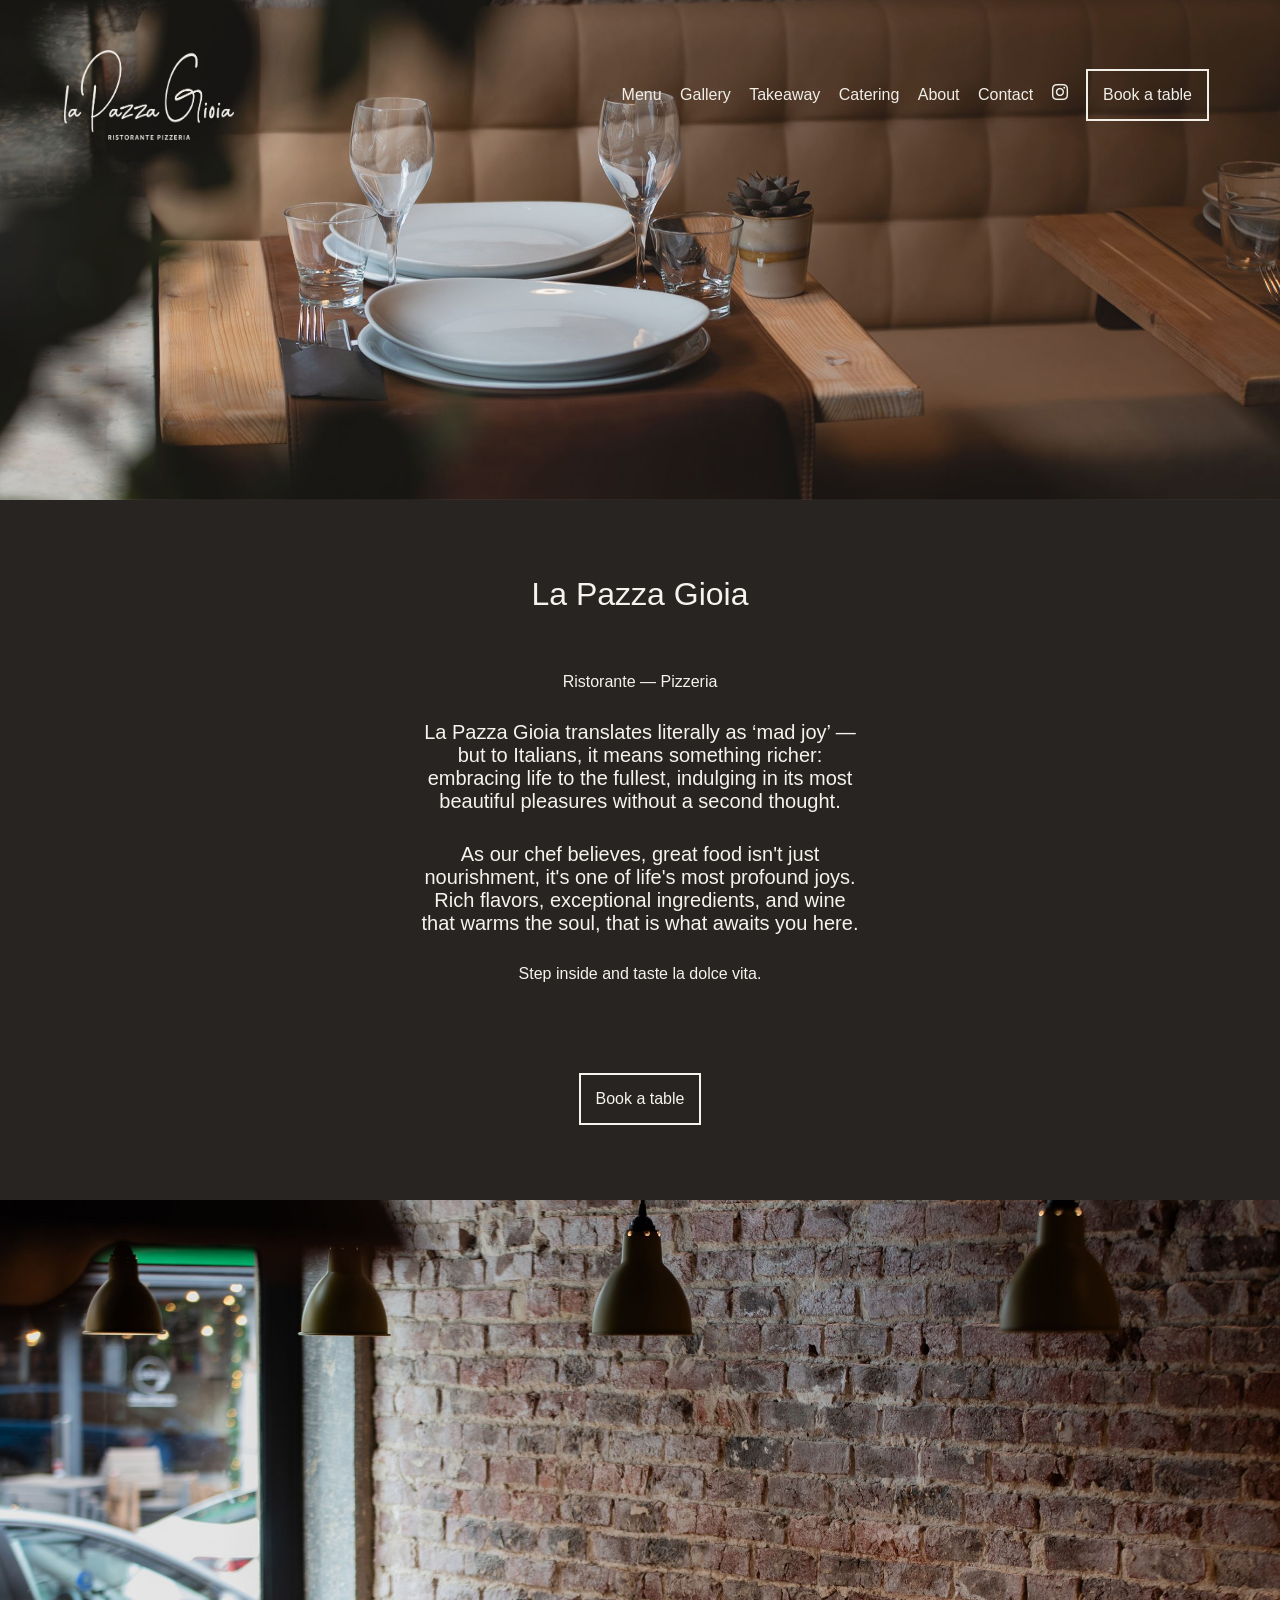
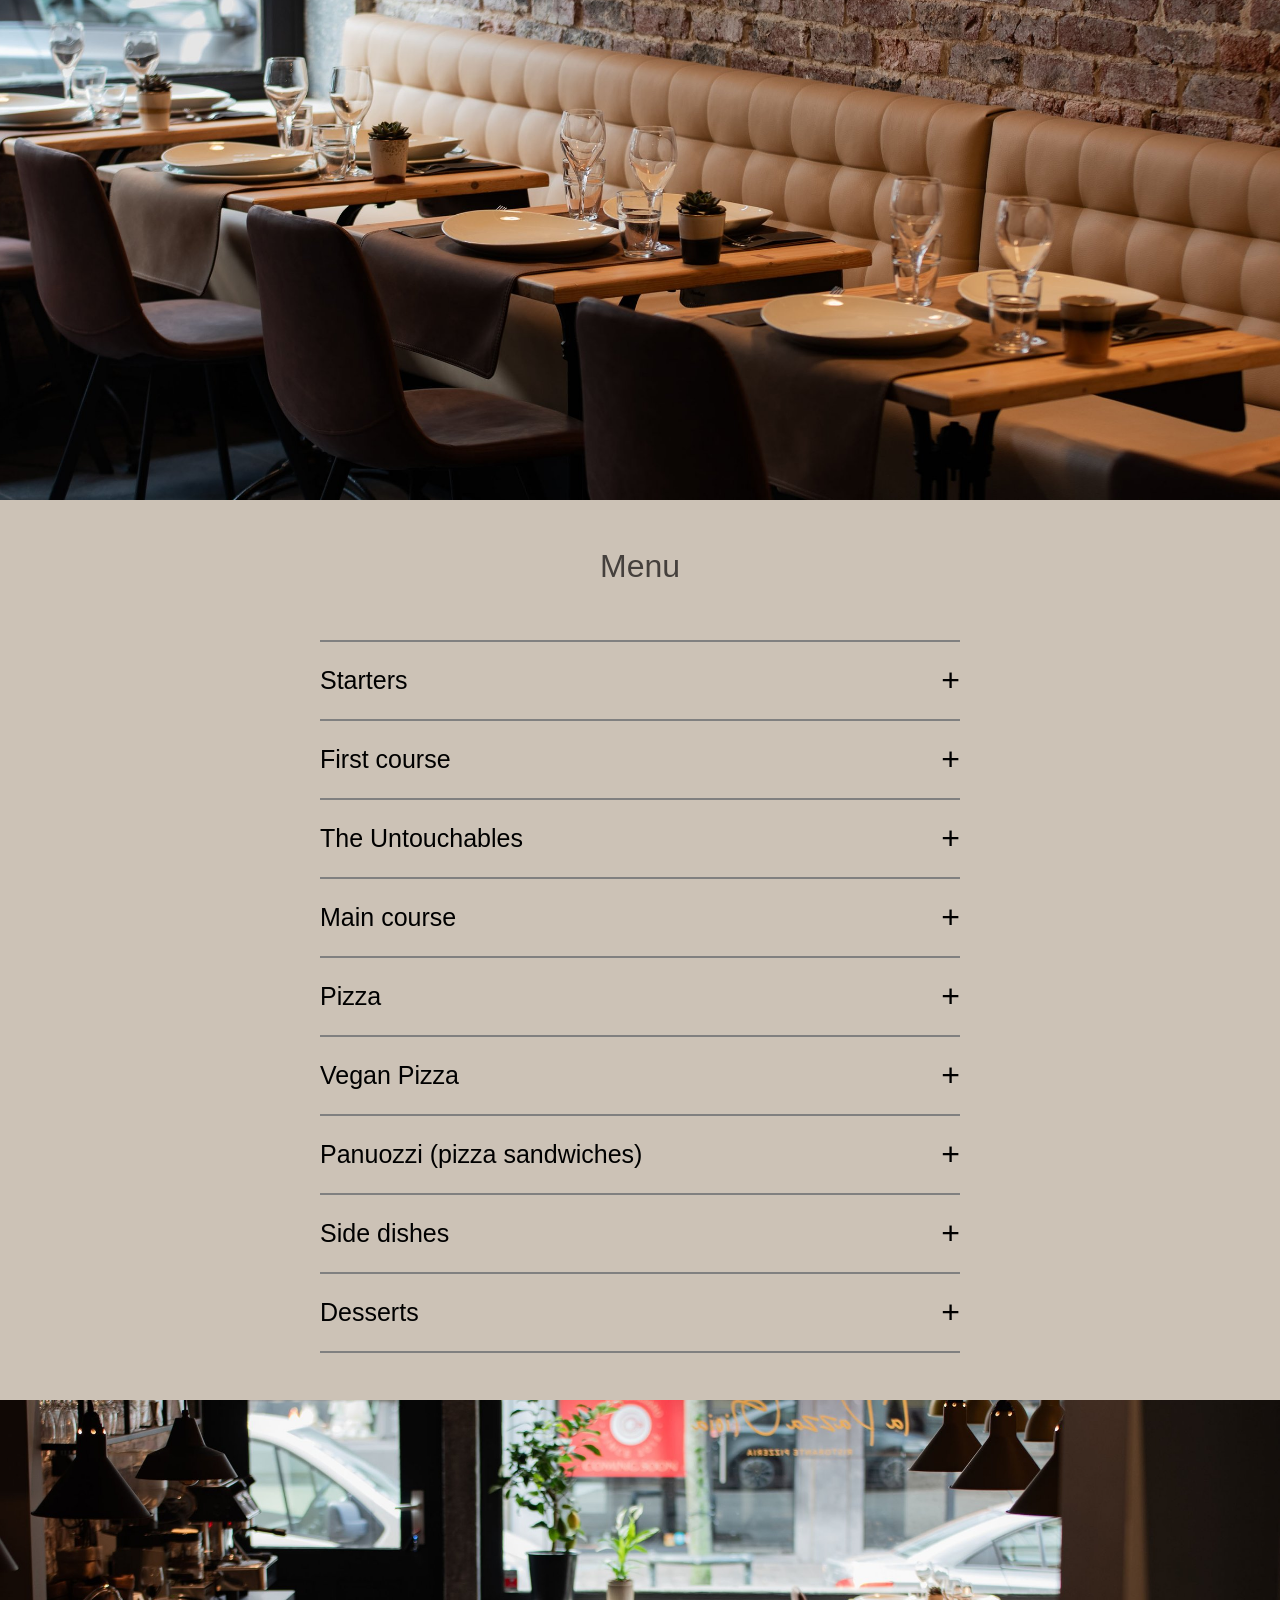
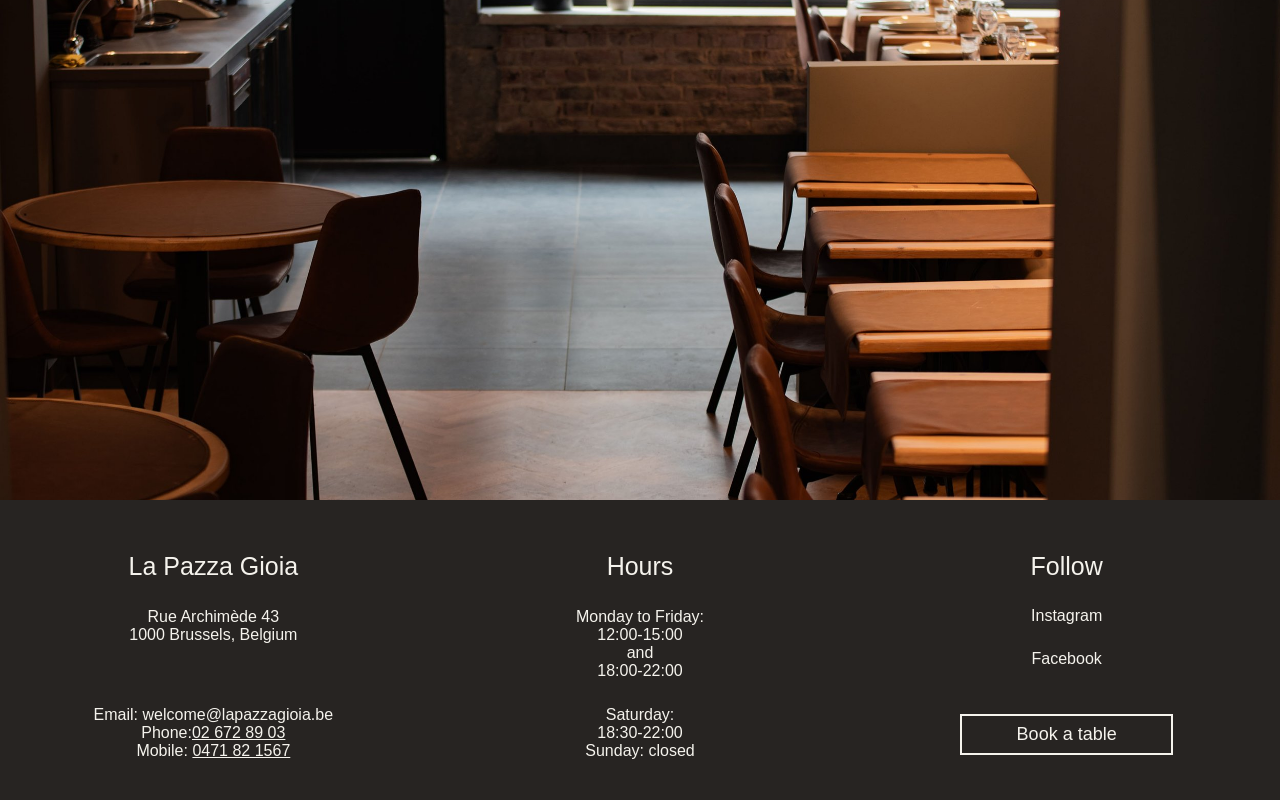
==== index.html @ 3ea09882 "Add files via upload" ====
<!DOCTYPE html>
<html lang="en">
<head>
    <meta charset="UTF-8">
    <meta name="viewport" content="width=device-width, initial-scale=1.0">
    <title>La Pazza Gioia</title>
    <link rel="stylesheet" href="css/styles.css">
    <link rel="stylesheet"
href="https://cdn.jsdelivr.net/npm/bootstrap-icons@1.13.1/font/bootstrap-icons.min.css">
</head>
<body>
    <header id="header-index">
        <nav>
            <img src="img/LaPazzaGioia-Logo.png" alt="La Pazza Gioia logo" id="logo">
            <ul>
                <li><a href="menu.html">Menu</a></li>
                <li><a href="gallery.html">Gallery</a></li>
                <li><a href="takeaway.html">Takeaway</a></li>
                <li><a href="catering.html">Catering</a></li>
                <li><a href="about.html">About</a></li>
                <li><a href="contact.html">Contact</a></li>
                <li><a href="https://www.instagram.com/lapazzagioia_bruxelles/" target="_blank"><span class="instagram">&#xF437;</span></a></li>
                <li><button>Book a table</button></li>
            </ul>
            <details class="burger-menu">
                <summary aria-labels="Ouvrir le menu"></summary>
                <ul>
                    <li><a href="menu.html">Menu</a></li>
                    <li><a href="gallery.html">Gallery</a></li>
                    <li><a href="takeaway.html">Takeaway</a></li>
                    <li><a href="catering.html">Catering</a></li>
                    <li><a href="about.html">About</a></li>
                    <li><a href="contact.html">Contact</a></li>
                </ul>
            </details>
        </nav>
    </header>
    
    <main>
        <div id="description">
            <button id="book-small-screen">Book a table</button>
            <h1>La Pazza Gioia</h1>
            <div id="description-container">
                <p>Ristorante — Pizzeria</p>
                <p class="paragraph">La Pazza Gioia translates literally as ‘mad joy’ — but to Italians, it means something richer: embracing life to the fullest, indulging in its most beautiful pleasures without a second thought.</p>
                <p class="paragraph">As our chef believes, great food isn't just nourishment, it's one of life's most profound joys. Rich flavors, exceptional ingredients, and wine that warms the soul, that is what awaits you here.</p>
                <p>Step inside and taste la dolce vita.</p>
            </div>
            <button id="book-large-screen">Book a table</button>
        </div>

        <div id="salle">
        </div>
        
        <div id="menu">
            <div id="menu-container">
                <h1>Menu</h1>
                <details>
                    <summary>Starters</summary>
                    <h3>Antipasto Misto Italiano</h3>
                    <ul>
                        <li>A selection of Italian cured meats and cheeses, grilled vegetables and Taggiasca olives.</li>
                        <li>Salumi e formaggi italiani selezionati, verdure grigliate e olive taggiasche.</li>
                        <li>Sélection de charcuteries et fromages italiens, légumes grillés et olives taggiasche.</li>
                    </ul>
                </details>
                <details>
                    <summary>First course</summary>
                    <h3>Spaghetti crema di peperoni rossi arrosto, gamberi e limone</h3>
                    <ul>
                        <li>Spaghetti with a cream sauce made from roasted red peppers, prawn bisque and a hint of lemon.</li>
                        <li>Spaghetti alla crema di peperoni rossi arrosto, bisque di gamberi e profumo di limone.</li>
                        <li>Spaghetti à la crème de poivrons rouges rôtis, bisque de crevettes et touche de citron.</li>
                    </ul>
                </details>
                <details>
                    <summary>The Untouchables</summary>
                    <h3>Lasagna Bolognese</h3>
                    <ul>
                        <li>Fresh pasta sheets, Bolognese sauce, béchamel sauce, 24-month-aged Parmigiano Reggiano and fior di latte.</li>
                        <li>Sfoglie di pasta all’uovo, ragù alla bolognese, besciamella, Parmigiano Reggiano 24 mesi e fior di latte.</li>
                        <li>Feuilles de pâte aux œufs, ragù à la bolognaise, béchamel, Parmigiano Reggiano 24 mois et mozzarella fior di latte.</li>
                    </ul>
                </details>
                <details>
                    <summary>Main course</summary>
                    <h3>Filetto di merluzzo arrosto, salsa di peperoni rossi, olive, olio al prezzemolo</h3>
                    <ul>
                        <li>Roasted cod fillet with a sauce of red peppers, olives and parsley oil.</li>
                        <li>Filetto di merluzzo arrosto, salsa di peperoni rossi, olive e olio al prezzemolo.</li>
                        <li>Filet de cabillaud rôti, sauce aux poivrons rouges, olives et huile au persil.</li>
                    </ul>
                </details>
                <details>
                    <summary>Pizza</summary>
                    <h3>Margherita</h3>
                    <ul>
                        <li>Tomato, mozzarella, Parmesan, basil.</li>
                        <li>Pomodoro, fior di latte, parmigiano, basilico.</li>
                        <li>Tomate, mozzarella fior di latte, parmesan, basilic.</li>
                    </ul>
                </details>
                <details>
                    <summary>Vegan Pizza</summary>
                    <h3>(Vegan) Picasso</h3>
                    <ul>
                        <li>Cream of red peppers, grilled courgettes, Taggiasca olives, white onions, sun-dried tomatoes, toasted almonds.</li>
                        <li>Crema di peperoni rossi, zucchine grigliate, olive taggiasche, cipolle bianche, pomodori secchi, mandorle tostate.</li>
                        <li>Crème de poivrons rouges, courgettes grillées, olives taggiasche, oignons blancs, tomates séchées, amandes grillées.</li>
                    </ul>
                </details>
                <details>
                    <summary>Panuozzi (pizza sandwiches)</summary>
                    <h3>Crudo</h3>
                    <ul>
                        <li>Fior di latte, prosciutto, rocket, shavings of Parmigiano, pine nuts.</li>
                        <li>Fior di latte, prosciutto crudo, rucola, scaglie di Parmigiano, pinoli.</li>
                        <li>Mozzarella fior di latte, jambon de Parme, roquette, flocons de parmesan, pignons de pin.</li>
                    </ul>
                </details>
                <details>
                    <summary>Side dishes</summary>
                    <h3>(Vegetarian) Insalata mista</h3>
                    <ul>
                        <li>Semi-dried cherry tomatoes, shavings of Parmigiano, croutons.</li>
                        <li>Pomodorino semi-dry, scaglie di Parmigiano, crostini di pane.</li>
                        <li>Salade mixte, tomates semi-séchées, copeaux de parmesan, croûtons.</li>
                    </ul>
                </details>
                <details>
                    <summary>Desserts</summary>
                    <h3>Tiramisù</h3>
                    <ul>
                        <li>Mascarpone cream, ladyfingers soaked in coffee.</li>
                        <li>Crema al mascarpone, savoiardi imbevuti di caffè.</li>
                        <li>Crème au mascarpone, biscuits savoiardi imbibés de café.</li>
                    </ul>
                </details>

            </div>
        </div>
        
        <div id="entree">
        </div>
    </main>

    <footer>
        <div class="footer-card">
            <h1 style="align-content: center;">La Pazza Gioia</h1>
            <div id="footer-adress">
                <p>Rue Archimède 43</p>
                <p>1000 Brussels, Belgium</p>
            </div>
            <div id="footer-coordonnees" style="align-content: center;">
                <p><a href="mailto:welcome@lapazzagioia.be">Email: welcome@lapazzagioia.be</a></p>
                <p>Phone:<span style="text-decoration: underline;">02 672 89 03</span></p>
                <p>Mobile: <span style="text-decoration: underline;">0471 82 1567</span></p>
            </div>
        </div>
        <div class="footer-card">
            <h1 style="align-content: center;">Hours</h1>
            <div id="m-to-f">
                <p>Monday to Friday:</p>
                <p>12:00-15:00</p>
                <p>and</p>
                <p>18:00-22:00</p>
            </div>
            <div id="s-and-d" style="align-content: center;">
                <p>Saturday:</p>
                <p>18:30-22:00</p>
                <p>Sunday: closed</p>
            </div>
        </div>
        <div class="footer-card">
            <h1 style="align-content: center;">Follow</h1>
            <div id="social-networks">
                <p><a href="https://www.instagram.com/lapazzagioia_bruxelles/" target="_blank">Instagram</a></p>
                <p><a href="https://www.facebook.com/lapazzagioiabrussels" target="_blank">Facebook</a></p>
            </div>
            <div style="align-content: center;">
                <button>Book a table</button>
            </div>
        </div>
    </footer>

</body>
</html>
---- css/styles.css ----
* {
    margin: 0;
    padding: 0;
    font-family: 'Inter', sans-serif;
    font-weight: 300;
}

/****** Structure *****/

/* Body & Header */

body {
    background-color: rgb(204, 194, 182);
}

header {
    height: 200px;
    display: flex;
    justify-content: center;
}

#logo {
    height: 90px;
    width: 170px;
}

nav {
    display: flex;
    justify-content: space-between;
    align-items: center;
    width: 90%;
    position: fixed;
    margin-top: 50px;
}

nav ul {
    list-style: none;
}

nav ul li {
    color: rgb(245, 243, 237);
    display: inline-block;
    font-size: 16px;
    padding: 7px;
}

nav ul li:hover {
    cursor: pointer;
}

.instagram {
    font-family: "bootstrap-icons";
}

a {
    text-decoration: none;
    color: rgb(245, 243, 237);
    cursor: pointer;
}

.burger-menu {
    display: none;
}

button {
    border: 2px solid rgb(245, 243, 237);
    font-size: 16px;
    padding: 15px;
    background-color: transparent;
    color: rgb(245, 243, 237);
}

button:hover {
    background-color: rgb(245, 243, 237);
    color: black;
    cursor: pointer;
}

/* Footer */

footer {
    background-color: rgb(39, 36, 34);
    color: rgb(245, 243, 237);
    min-height: 300px;
    box-sizing: border-box;
    align-items: center;
    text-align: center;
    display: grid;
    grid-template-columns: repeat(3, 1fr);
}

.footer-card {
    display: grid;
    height: 250px;
    grid-template-rows: repeat(3, 1fr);
}

footer h1 {
    font-size: 25px;
    margin-bottom: 0;
}

#social-networks p{
    margin-bottom: 25px;
}

footer button {
    border: 2px solid rgb(245, 243, 237);;
    color: rgb(245, 243, 237);
    font-size: 18px;
    padding: 5px;
    background-color: transparent;
    width: 50%;
    height: 50%;
    margin: 0 auto;
}

/****** Index *****/

#header-index {
    background-image: url('../img/LaPazzaGioia_11.jpg');
    background-size: cover;
    background-position: center;
    background-repeat: no-repeat;
    height: 500px;
    display: flex;
    justify-content: center;
    opacity: 0.9;
}

#description {
    min-height: 700px;
    box-sizing: border-box;
    display: flex;
    flex-direction: column;
    align-items: center;
    justify-content: center;
    background-color: rgb(39, 36, 34);
    color: rgb(245, 243, 237);
    text-align: center;
}

#description-container {
    margin-top: 60px;
    margin-bottom: 60px;
}

#description-container p {
    margin-bottom: 30px;
}

.paragraph {
    font-size: 20px;
    width: 35%;
    margin: 0 auto;
}

#book-small-screen {
    display: none;
}

#salle {
    background-image: url('../img/LaPazzaGioia_14.jpg');
    background-size: cover;
    background-position: center;
    background-repeat: no-repeat;
    height: 900px;
}

#entree {
    background-image: url('../img/LaPazzaGioia_15.jpg');
    background-size: cover;
    background-position: center;
    background-repeat: no-repeat;
    height: 700px;
}

#menu {
    min-height: 900px;
    background-color: rgb(204, 194, 182);
    display: flex;
    align-items: center;
    justify-content: center;
    box-sizing: border-box;
}

#menu-container {
    width: 50%;
    margin: 0 auto;
}

#menu-container h1 {
    color: rgb(69, 64, 61);
    font-weight: 400;
    font-style: normal;
    border-bottom: 2px solid grey;
    text-align: center;
    padding-bottom: 55px;
}

.span-menu {
    color: rgb(69, 64, 61); 
    font-size: 40px;
}

summary {
    list-style: none;
    cursor: pointer;
    display: flex;
    justify-content: space-between;
    align-items: center;
    font-size: 25px;
    border-bottom: 2px solid grey;
    padding-bottom: 20px;
    padding-top: 20px;
}

summary::-webkit-details-marker {
    display: none;
}

summary::after {
    content: '+';
    font-size: 32px;
}

details[open] summary {
    border: none;
}

details[open] summary::after {
    content: "−";
}

details h3 {
    margin-left: 30px;
    margin-bottom: 20px;
    font-weight: bold;
}

details ul {
    margin-left: 50px;
}

details ul li {
    margin-bottom: 10px;
}

/****** Gallery *****/

#main-gallery {
    width: 85%;
    margin: 0 auto;
}

.img-gallery {
    height: 100%;
    width: 100%;
    object-fit: cover;
}

#main-gallery-container {
    display: grid;
    grid-template-columns: repeat(2, 1fr);
    gap: 40px;
    margin-bottom: 50px;
}

/****** Contact *****/

#main-contact {
    display: flex;
    flex-direction: column;
    justify-content: center;
}

#contact-coordonnees {
    display: grid;
    text-align: center;
    gap: 15px;
    min-height: 600px;
    box-sizing: border-box;
    margin-bottom: 50px;
}

#contact-button {
    width: 15%;
    margin: 0 auto;
    margin-top: 20px;
    border: 2px solid black;
    color: black;
    font-size: 18px;
    padding: 5px;
    background-color: transparent;
}

#contact-button:hover {
    color: white;
    background-color: black;
}

#vitrine {
    background-image: url('../img/LaPazzaGioia_21.jpg');
    background-size: cover;
    background-position: center;
    background-repeat: no-repeat;
    height: 500px;
}

#contact-horaires {
    display: grid;
    gap: 20px;
}

/****** Catering *****/

#catering-container {
    display: grid;
    text-align: center;
    width: 85%;
    margin: 0 auto;
}

#catering-service {
    margin-bottom: 50px;
    display: grid;
    min-height: 400px;
    width: 60%;
    margin: 0 auto;
    margin-bottom: 20px;
    box-sizing: border-box;
}

#catering-img {
    display: grid;
    grid-template-columns: repeat(2, 1fr);
    gap: 30px;
}

.img-catering {
    height: 90%;
    width: 100%;
    object-fit: cover;
}

/****** Takeaway *****/

#takeaway-container {
    display: grid;
    width: 85%;
    margin: 0 auto;
}

#takeaway-delivery {
    margin-bottom: 50px;
    display: grid;
    gap: 30px;
    min-height: 1000px;
    box-sizing: border-box;
    width: 60%;
    margin: 0 auto;
    margin-bottom: 30px;
    text-align: center;
}

#takeaway-delivery ul {
    list-style: none;
}

#offer, #reservation {
    display: grid;
}

#offer {
    margin-bottom: 20px;
}

#offer ul li {
    margin-bottom: 5px;
}

.platform-img {
    height: 60px;
    width: 60px;
}

#takeaway-img {
    display: grid;
    grid-template-columns: repeat(2, 1fr);
    gap: 30px;
}

.img-takeaway {
    display: block;
    height: auto;
    width: 100%;
    object-fit: cover;
    margin-bottom: 20px;
}

/****** About *****/

#about-main {
    height: 100%;
}

.card {
    display: grid;
    grid-template-columns: repeat(2, 1fr);
    height: 100%;
}

.about-img {
    height: 700px;
    width: 100%;
    object-fit: cover;
}

.about-description {
    display: grid;
    gap: 30px;
    align-content: center;
    width: 70%;
    margin: 0 auto;
}

.about-description p {
    text-align: justify;
}

.about-description-article {
    display: grid;
    gap: 10px;
    margin-bottom: 20px;
}

/****** Menu *****/

#menu-layout {
    min-height: 900px;
    display: flex;
    justify-content: center;
    box-sizing: border-box;
    margin-bottom: 40px;
}

#table {
    background-image: url('../img/LaPazzaGioia_22.jpg');
    background-size: cover;
    background-position: center;
    background-repeat: no-repeat;
    height: 500px;
}

/****** Media Queries *****/

@media (max-width: 800px) {
    nav > ul {
        display: none;
    }
    .burger-menu {
        display: block;
        position: relative;
    }
    .burger-menu summary {
        list-style: none;
        cursor: pointer;
        font-size: 30px;
        color: white;
        border-bottom: none;
    }
    .burger-menu summary::after {
        content: "☰";
    }
    .burger-menu[open] summary::after {
        content: "x";
    }
    .burger-menu ul {
        position: absolute;
        top: 100%;
        right: 0;
        width: 180px;
        padding: 15px;
        background-color: rgb(39, 36, 34);
        list-style: none;
    }
    .burger-menu li {
        display: block;
        padding: 10px;
    }
    .paragraph {
        width: 90%;
    }
    #book-small-screen {
        display: flex;
        border: 2px solid rgb(245, 243, 237);
        font-size: 20px;
        padding: 20px;
        background-color: transparent;
        color: rgb(245, 243, 237);
        margin-bottom: 60px;
        margin-top: 40px;
    }
    #book-small-screen:hover {
        border : none;
        background-color: white;
        color:rgb(39, 36, 34);
    }
    #book-large-screen {
        display: none;
    }
    #menu-container {
        width: 90%;
    }
    footer button {
        width: 70%;
    }
    #contact-button {
        width: 30%;
    }
    #main-gallery-container, #takeaway-img, .card, #catering-img, footer {
        grid-template-columns: 1fr;
    }
    #catering-img img {
        height: 600px;
    }
    #takeaway-img {
        gap: 15px;
    }
    #offer, #reservation {
        gap: 20px;
    }
    .card {
        gap: 30px;
    }
    .about-description {
        margin-bottom: 30px;
    }
    .about-description-article {
        display: grid;
        gap: 15px;
        margin-bottom: 0;
    }
}
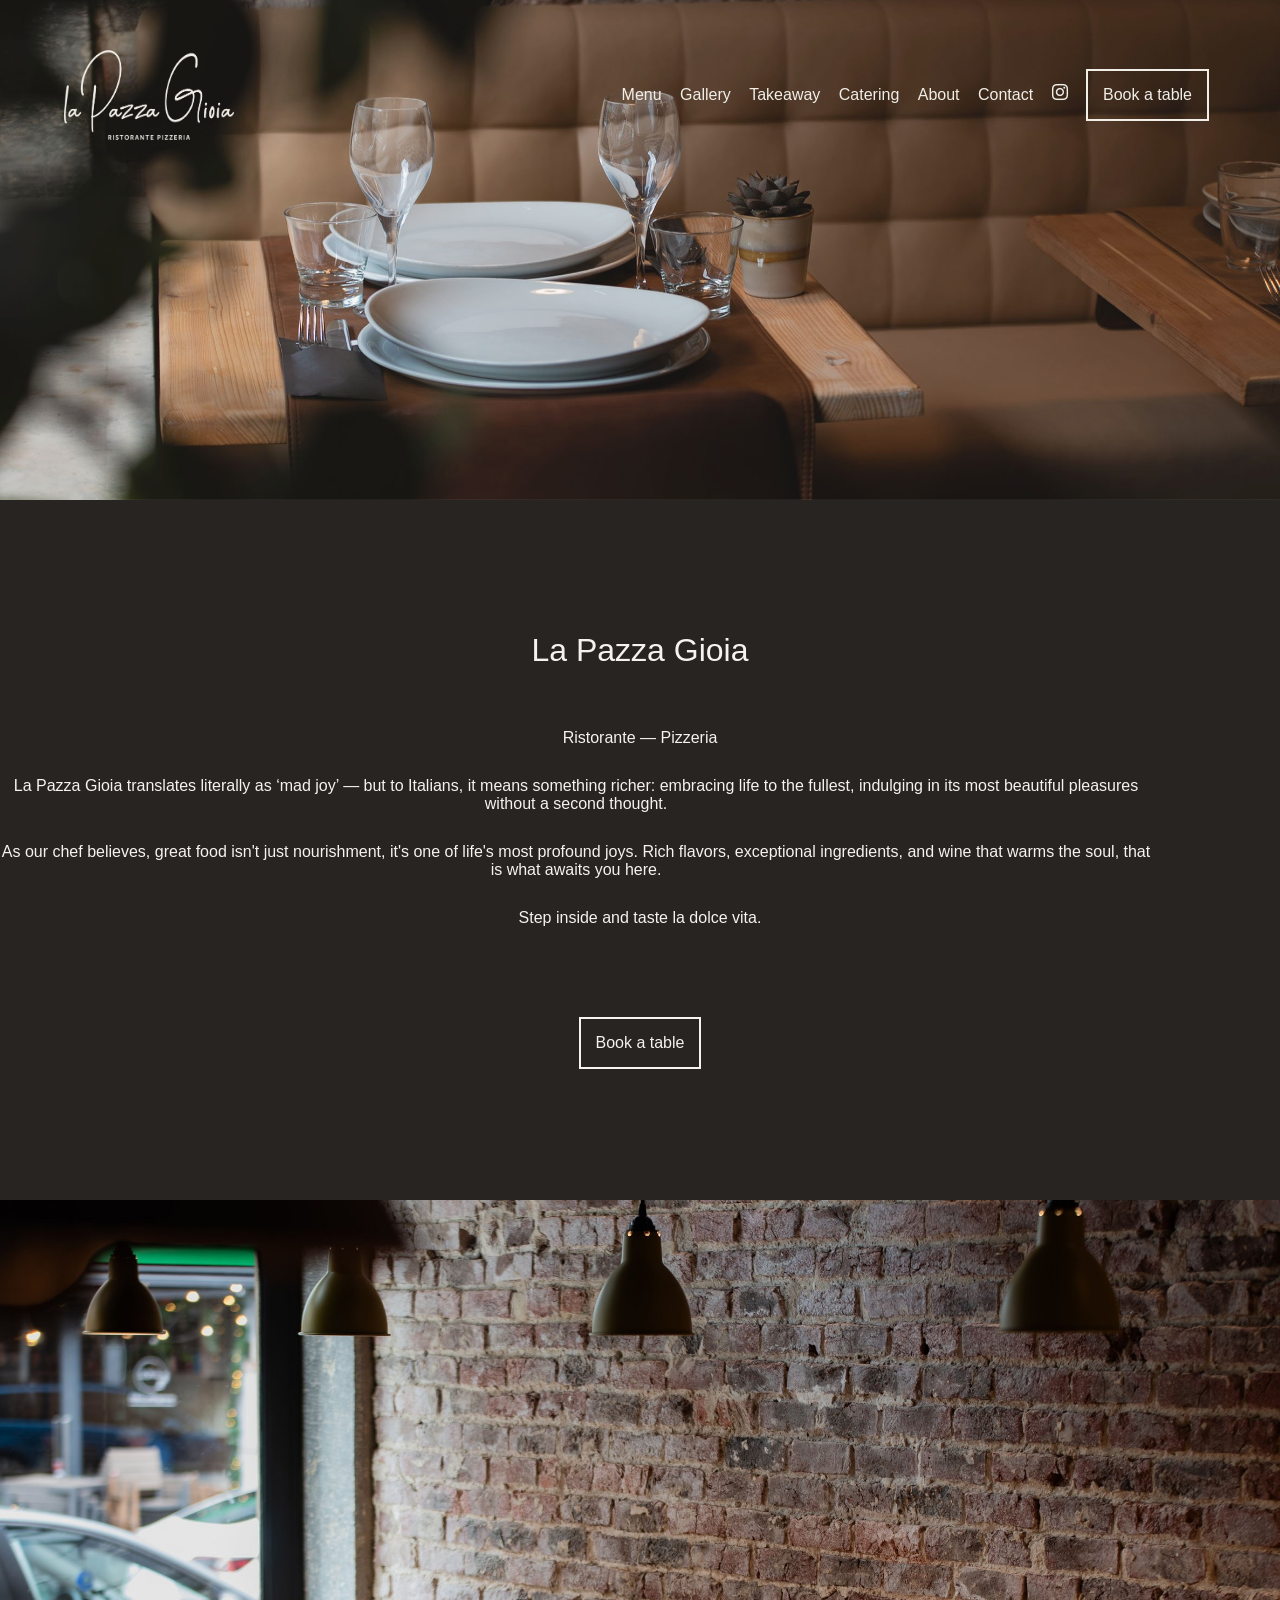
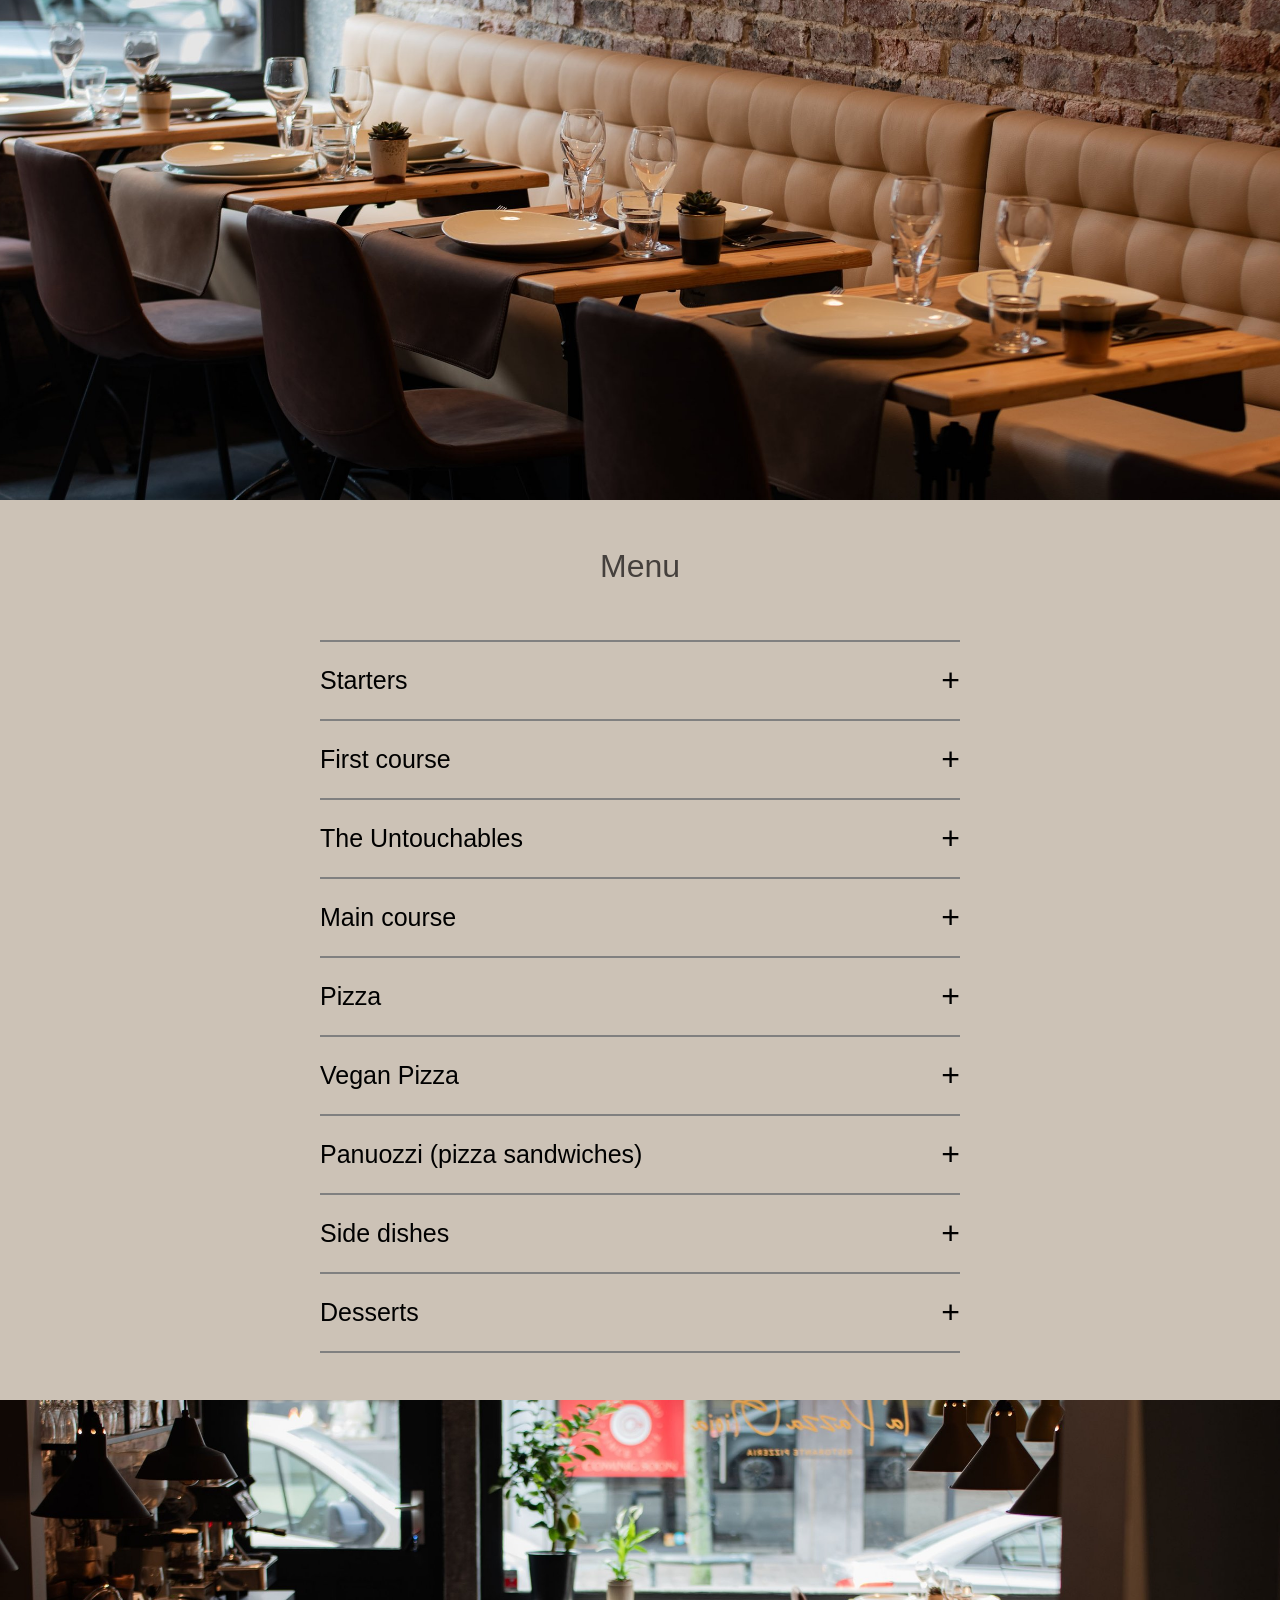
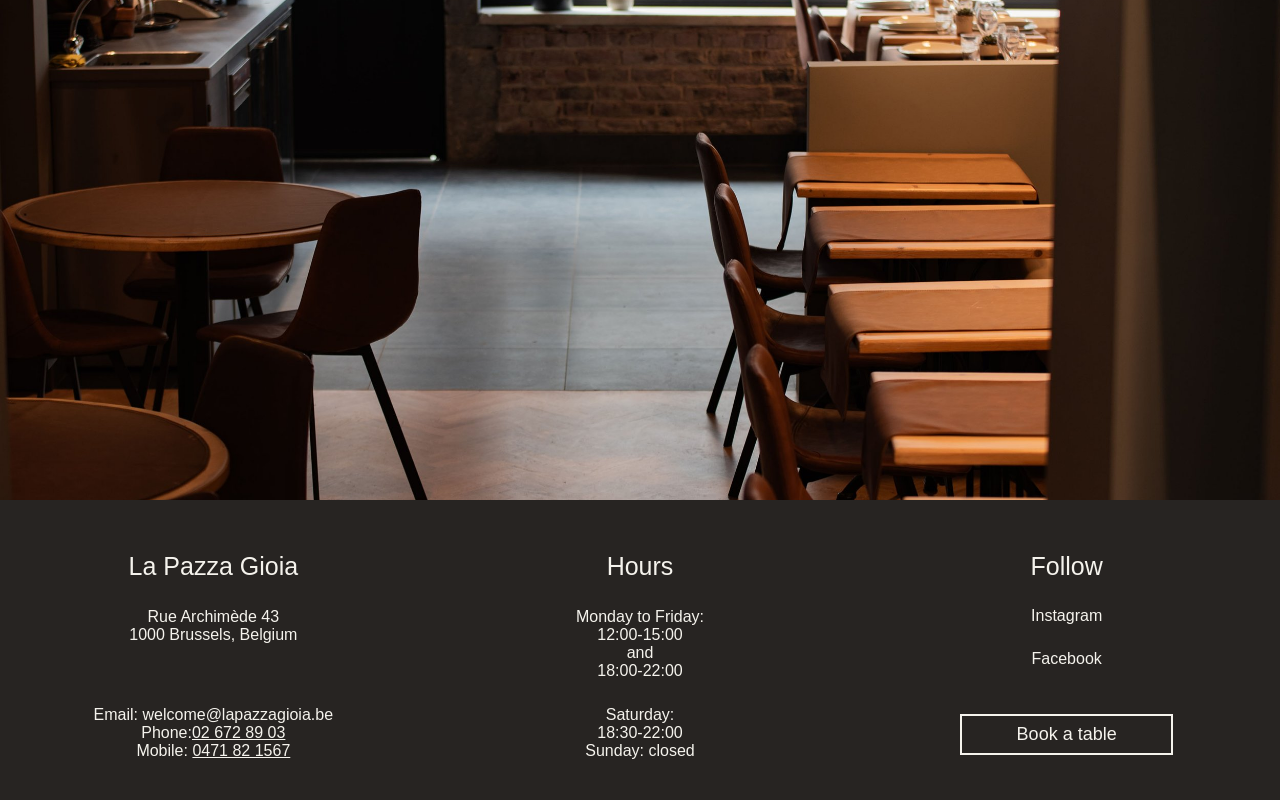
==== commit 1b725bd1: "Add files via upload" ====
--- a/index.html
+++ b/index.html
@@ -7,6 +7,7 @@
     <link rel="stylesheet" href="css/styles.css">
     <link rel="stylesheet"
 href="https://cdn.jsdelivr.net/npm/bootstrap-icons@1.13.1/font/bootstrap-icons.min.css">
+    <meta name="format-detection" content="telephone=no">
 </head>
 <body>
     <header id="header-index">
@@ -42,8 +43,8 @@
             <h1>La Pazza Gioia</h1>
             <div id="description-container">
                 <p>Ristorante — Pizzeria</p>
-                <p class="paragraph">La Pazza Gioia translates literally as ‘mad joy’ — but to Italians, it means something richer: embracing life to the fullest, indulging in its most beautiful pleasures without a second thought.</p>
-                <p class="paragraph">As our chef believes, great food isn't just nourishment, it's one of life's most profound joys. Rich flavors, exceptional ingredients, and wine that warms the soul, that is what awaits you here.</p>
+                <p style="width: 90%;">La Pazza Gioia translates literally as ‘mad joy’ — but to Italians, it means something richer: embracing life to the fullest, indulging in its most beautiful pleasures without a second thought.</p>
+                <p style="width: 90%;">As our chef believes, great food isn't just nourishment, it's one of life's most profound joys. Rich flavors, exceptional ingredients, and wine that warms the soul, that is what awaits you here.</p>
                 <p>Step inside and taste la dolce vita.</p>
             </div>
             <button id="book-large-screen">Book a table</button>
--- a/css/styles.css
+++ b/css/styles.css
@@ -323,6 +323,7 @@
 
 #catering-service {
     margin-bottom: 50px;
+    gap: 30px;
     display: grid;
     min-height: 400px;
     width: 60%;
@@ -487,9 +488,6 @@
     .burger-menu li {
         display: block;
         padding: 10px;
-    }
-    .paragraph {
-        width: 90%;
     }
     #book-small-screen {
         display: flex;
@@ -512,6 +510,9 @@
     #menu-container {
         width: 90%;
     }
+    #catering-service {
+        width: 80%;
+    }
     footer button {
         width: 70%;
     }
@@ -524,6 +525,9 @@
     #catering-img img {
         height: 600px;
     }
+    #takeaway-delivery {
+        width: 80%;
+    }
     #takeaway-img {
         gap: 15px;
     }
@@ -531,7 +535,7 @@
         gap: 20px;
     }
     .card {
-        gap: 30px;
+        gap: 20px;
     }
     .about-description {
         margin-bottom: 30px;
